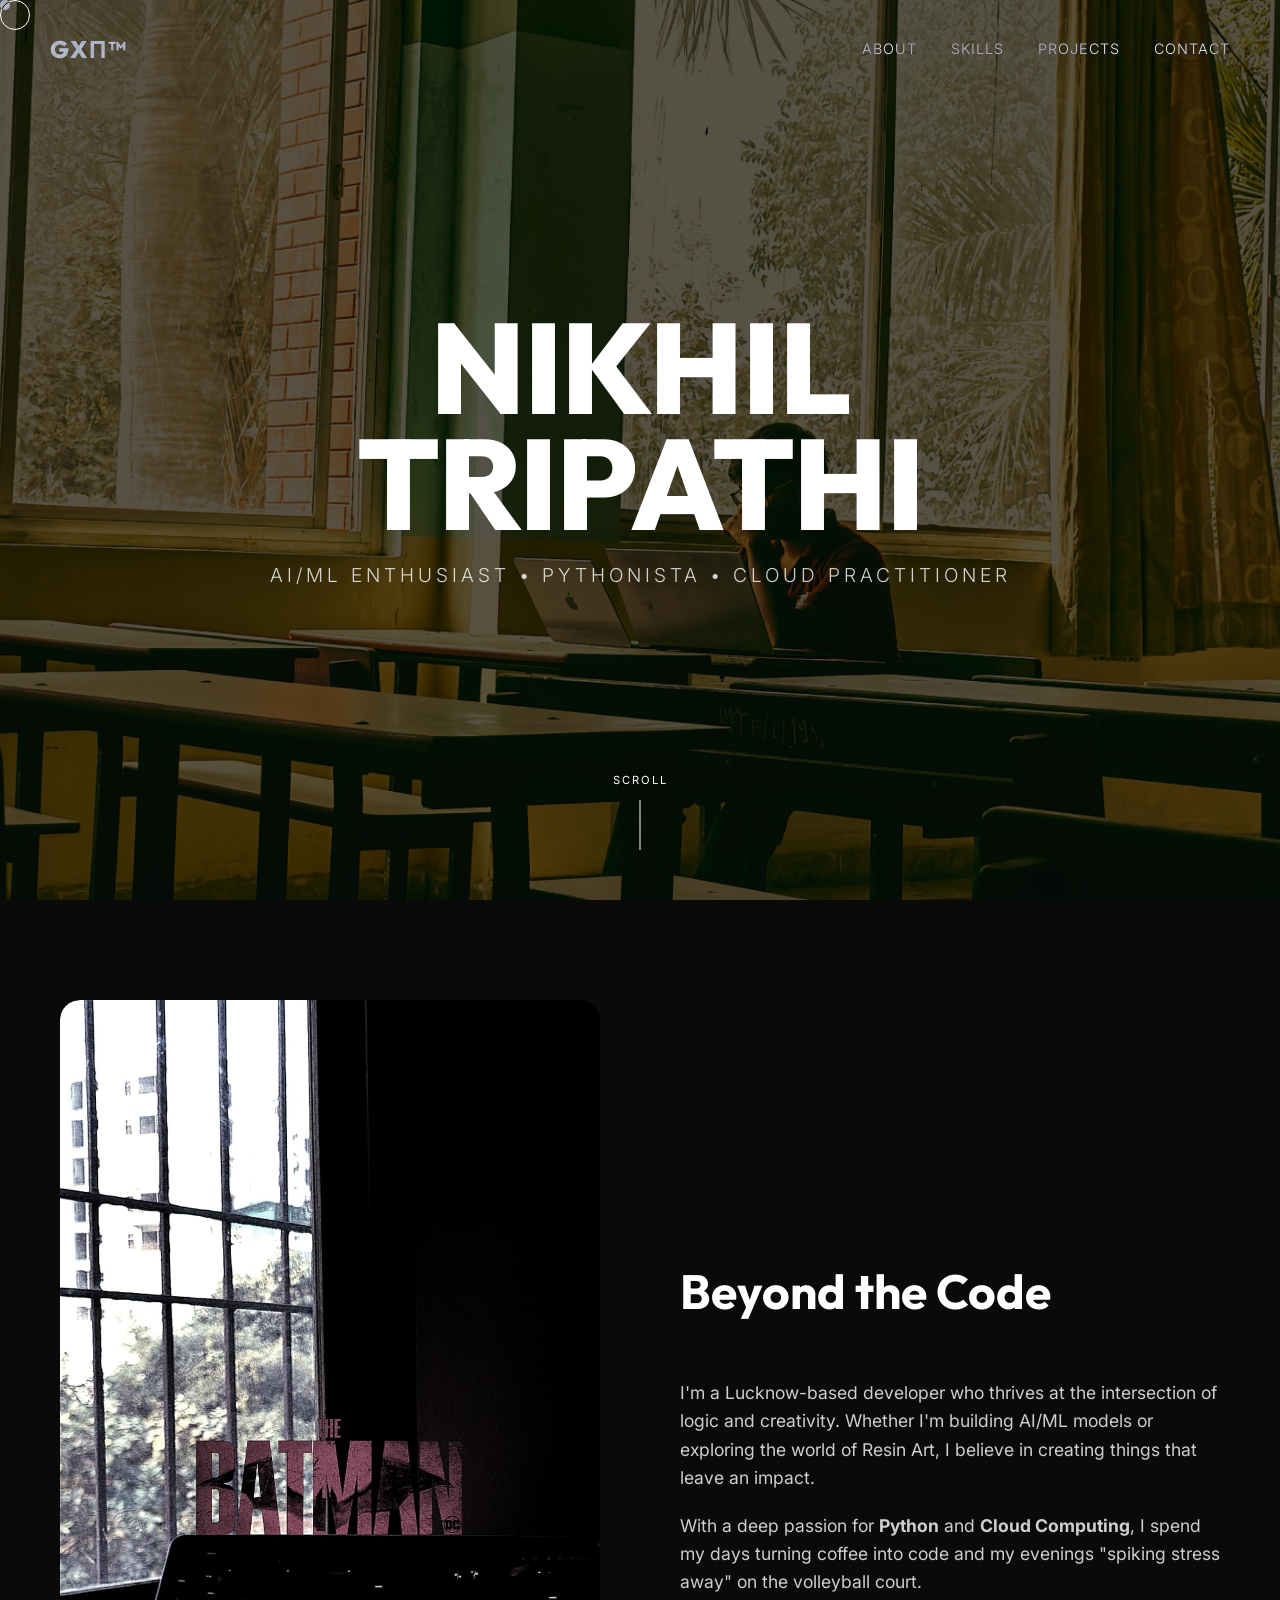
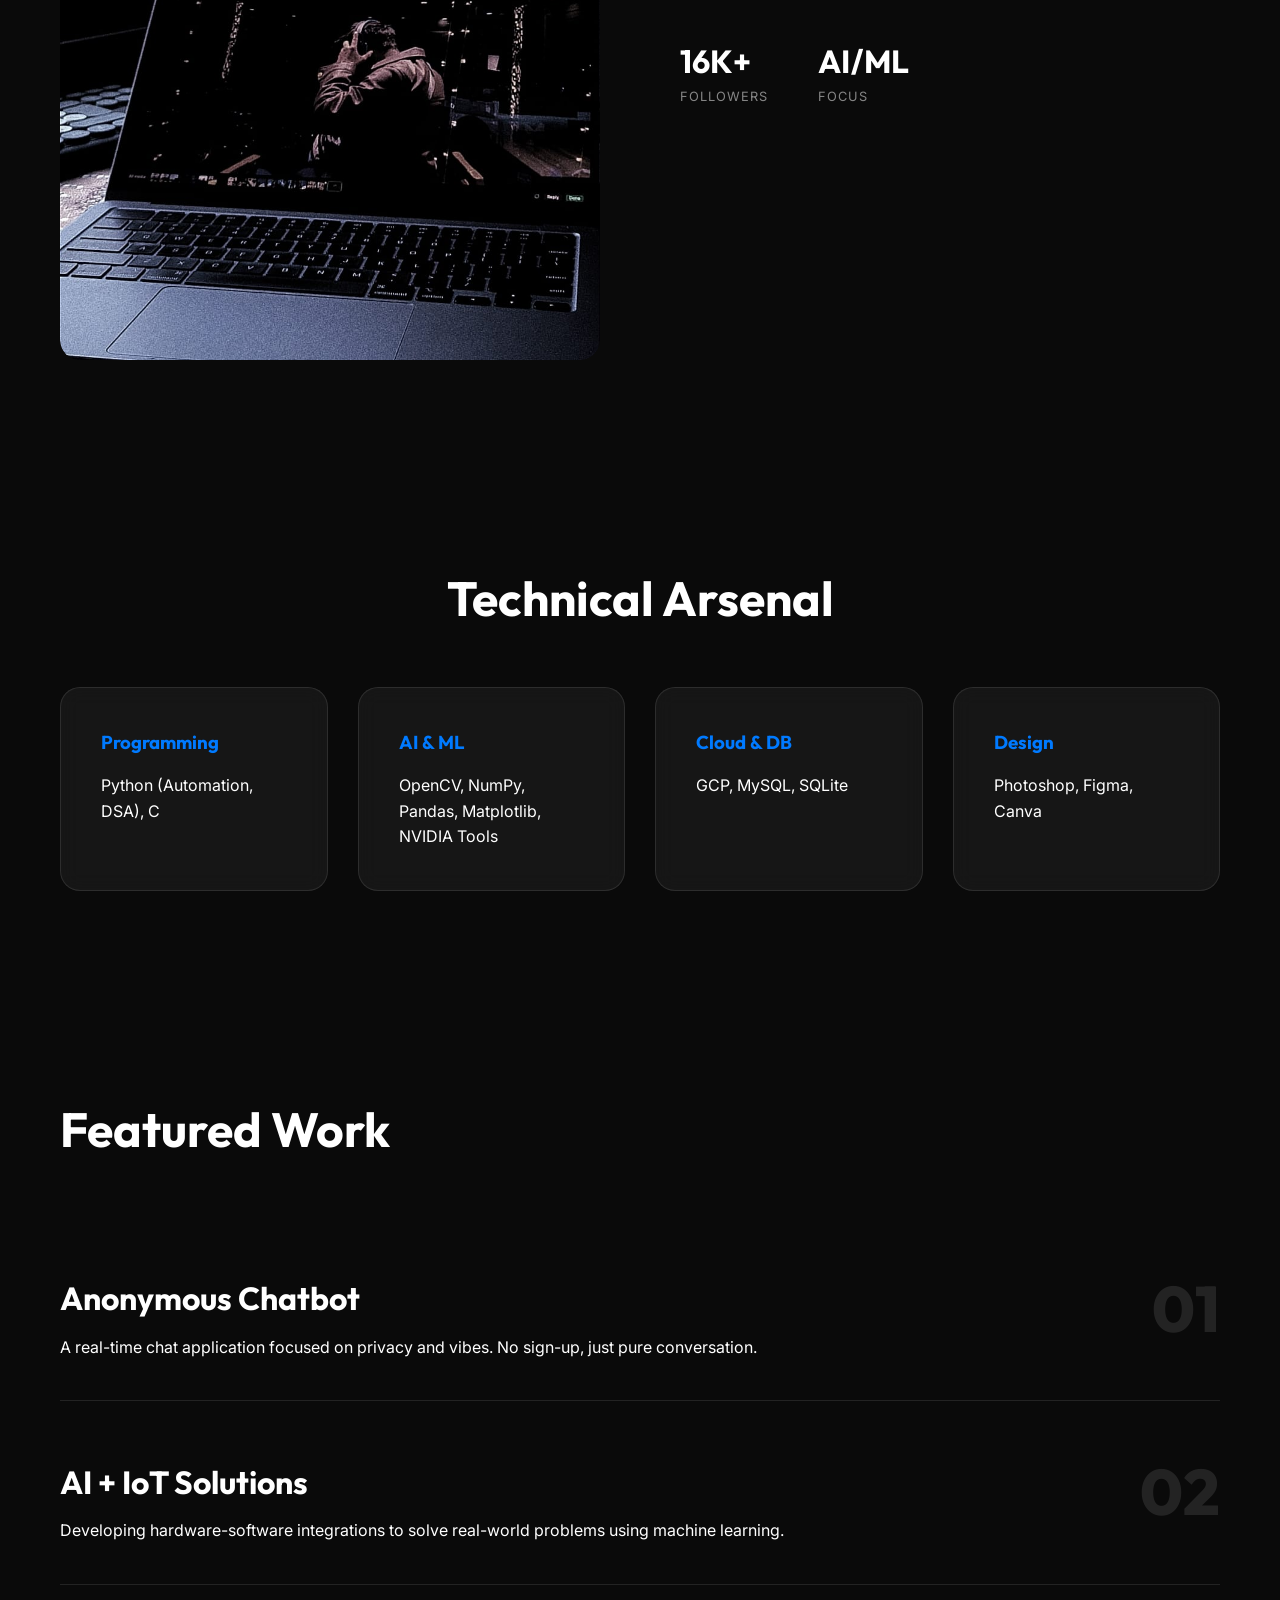
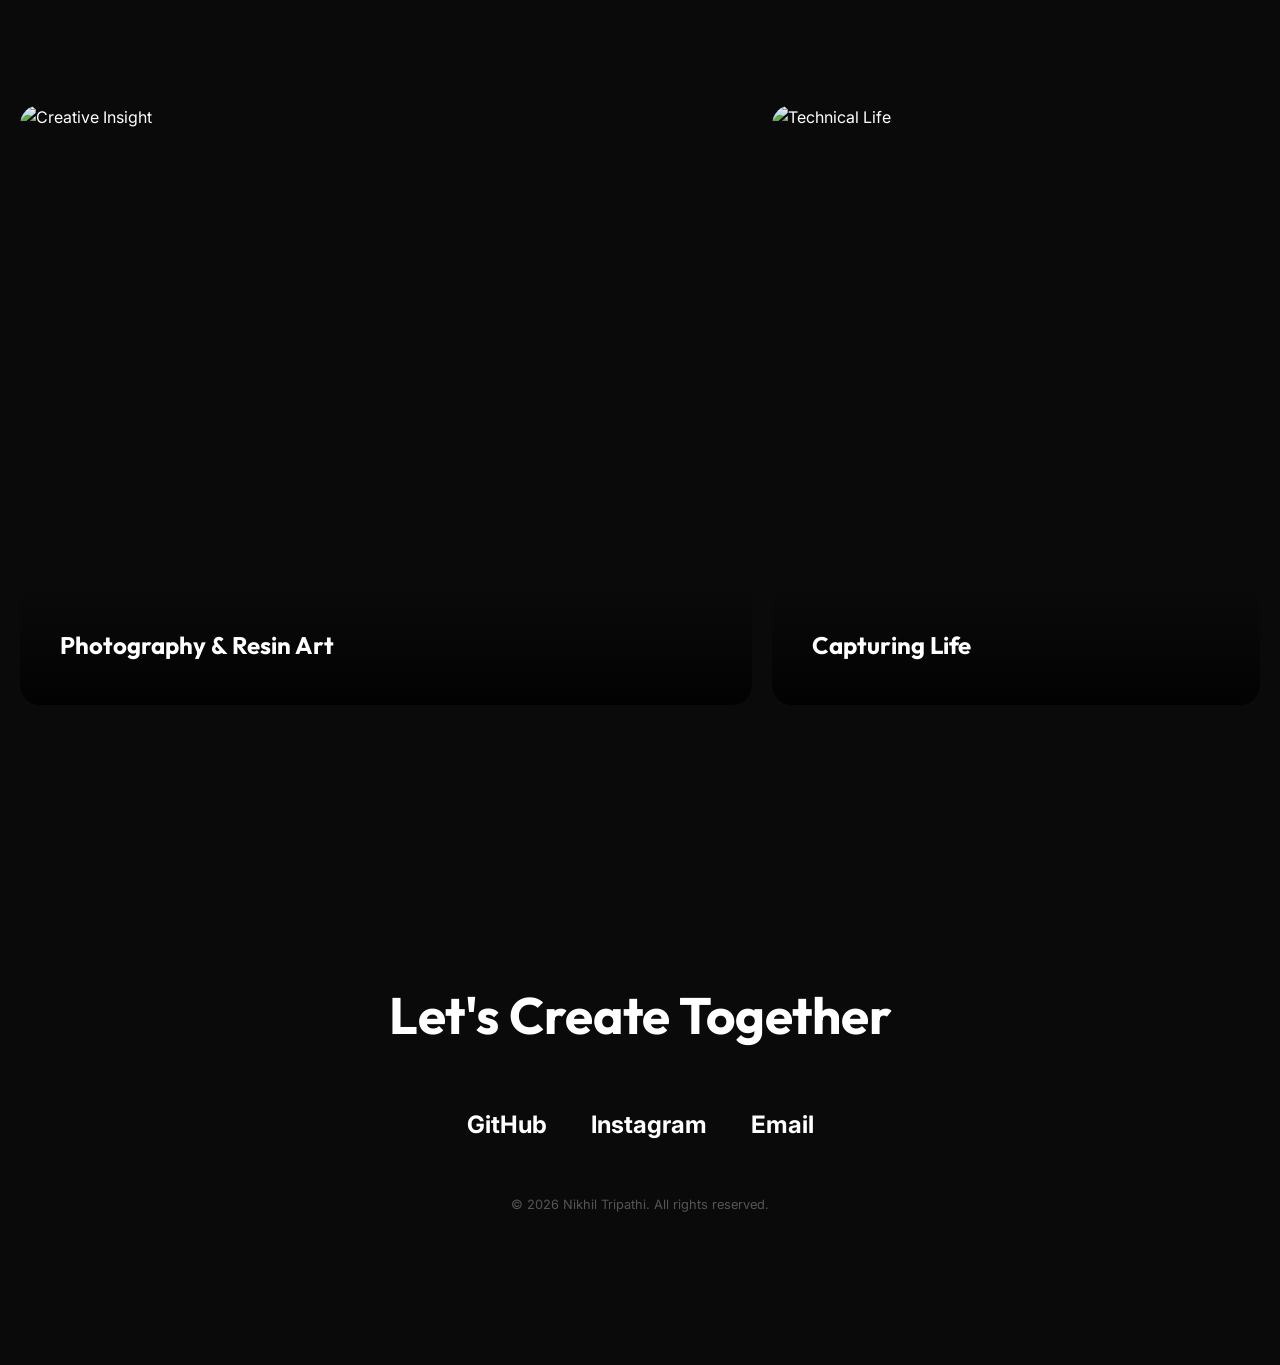
==== about/index.html @ 3d4d54c8 "Fix: Resolved about folder conflict and simplified image paths for reliable GitHub Pages deployment" ====
<!DOCTYPE html>
<html lang="en">
<head>
    <meta charset="UTF-8">
    <meta name="viewport" content="width=device-width, initial-scale=1.0">
    <title>Nikhil Tripathi | About</title>
    <meta name="description" content="Portfolio of Nikhil Tripathi (gxnikhil) - AI/ML Enthusiast, Pythonista, and Creative Designer.">
    <base href="/about/">
    <link rel="stylesheet" href="style.css">
    <!-- Google Fonts -->
    <link rel="preconnect" href="https://fonts.googleapis.com">
    <link rel="preconnect" href="https://fonts.gstatic.com" crossorigin>
    <link href="https://fonts.googleapis.com/css2?family=Inter:wght@300;400;700&family=Outfit:wght@300;500;800&display=swap" rel="stylesheet">
    <!-- GSAP -->
    <script src="https://unpkg.com/gsap@3.12.2/dist/gsap.min.js"></script>
    <script src="https://unpkg.com/gsap@3.12.2/dist/ScrollTrigger.min.js"></script>
</head>
<body>
    <div class="cursor"></div>
    <div class="cursor-follower"></div>

    <nav>
        <div class="logo">GXΠ™</div>
        <div class="nav-links">
            <a href="#about">About</a>
            <a href="#skills">Skills</a>
            <a href="#projects">Projects</a>
            <a href="#contact">Contact</a>
        </div>
    </nav>

    <header class="hero">
        <div class="hero-bg" style="background-image: url('forbg.jpeg');"></div>
        <div class="hero-content">
            <h1 class="reveal-text">NIKHIL<br>TRIPATHI</h1>
            <p class="hero-subtext">AI/ML Enthusiast • Pythonista • Cloud Practitioner</p>
        </div>
        <div class="scroll-indicator">
            <span>SCROLL</span>
            <div class="line"></div>
        </div>
    </header>

    <section id="about" class="about">
        <div class="container">
            <div class="about-grid">
                <div class="about-image">
                    <img src="forbg3.jpeg" alt="Nikhil Tripathi" class="parallax-img">
                </div>
                <div class="about-text">
                    <h2 class="section-title">Beyond the Code</h2>
                    <p>I'm a Lucknow-based developer who thrives at the intersection of logic and creativity. Whether I'm building AI/ML models or exploring the world of Resin Art, I believe in creating things that leave an impact.</p>
                    <p>With a deep passion for <strong>Python</strong> and <strong>Cloud Computing</strong>, I spend my days turning coffee into code and my evenings "spiking stress away" on the volleyball court.</p>
                    <div class="stats">
                        <div class="stat-item">
                            <span class="number">16K+</span>
                            <span class="label">Followers</span>
                        </div>
                        <div class="stat-item">
                            <span class="number">AI/ML</span>
                            <span class="label">Focus</span>
                        </div>
                    </div>
                </div>
            </div>
        </div>
    </section>

    <section id="skills" class="skills">
        <div class="container">
            <h2 class="section-title center">Technical Arsenal</h2>
            <div class="skills-grid">
                <div class="skill-card">
                    <h3>Programming</h3>
                    <p>Python (Automation, DSA), C</p>
                </div>
                <div class="skill-card">
                    <h3>AI & ML</h3>
                    <p>OpenCV, NumPy, Pandas, Matplotlib, NVIDIA Tools</p>
                </div>
                <div class="skill-card">
                    <h3>Cloud & DB</h3>
                    <p>GCP, MySQL, SQLite</p>
                </div>
                <div class="skill-card">
                    <h3>Design</h3>
                    <p>Photoshop, Figma, Canva</p>
                </div>
            </div>
        </div>
    </section>

    <section id="projects" class="projects">
        <div class="container">
            <h2 class="section-title">Featured Work</h2>
            <div class="project-list">
                <div class="project-item">
                    <div class="project-info">
                        <h3>Anonymous Chatbot</h3>
                        <p>A real-time chat application focused on privacy and vibes. No sign-up, just pure conversation.</p>
                    </div>
                    <div class="project-number">01</div>
                </div>
                <div class="project-item">
                    <div class="project-info">
                        <h3>AI + IoT Solutions</h3>
                        <p>Developing hardware-software integrations to solve real-world problems using machine learning.</p>
                    </div>
                    <div class="project-number">02</div>
                </div>
            </div>
        </div>
    </section>

    <section class="gallery">
        <div class="gallery-container">
            <div class="gallery-item large">
                <img src="forbg4.jpeg" alt="Creative Insight">
                <div class="overlay"><span>Photography & Resin Art</span></div>
            </div>
            <div class="gallery-item">
                <img src="forbg5.jpeg" alt="Technical Life">
                <div class="overlay"><span>Capturing Life</span></div>
            </div>
        </div>
    </section>

    <footer id="contact">
        <div class="container">
            <h2>Let's Create Together</h2>
            <div class="footer-links">
                <a href="https://github.com/gxnikhil" target="_blank">GitHub</a>
                <a href="https://instagram.com/gxnikhil" target="_blank">Instagram</a>
                <a href="mailto:gxnikhillll@gmail.com">Email</a>
            </div>
            <p class="copyright">&copy; 2026 Nikhil Tripathi. All rights reserved.</p>
        </div>
    </footer>

    <script src="script.js"></script>
</body>
</html>
---- about/style.css ----
:root {
    --bg-color: #0a0a0a;
    --text-color: #ffffff;
    --accent-color: #007aff;
    --secondary-bg: #141414;
    --glass-bg: rgba(255, 255, 255, 0.05);
    --border-color: rgba(255, 255, 255, 0.1);
    --font-main: 'Inter', sans-serif;
    --font-heading: 'Outfit', sans-serif;
}

* {
    margin: 0;
    padding: 0;
    box-sizing: border-box;
}

html {
    scroll-behavior: smooth;
}

body {
    background-color: var(--bg-color);
    color: var(--text-color);
    font-family: var(--font-main);
    line-height: 1.6;
    overflow-x: hidden;
}

/* Custom Cursor */
.cursor {
    width: 10px;
    height: 10px;
    background: white;
    border-radius: 50%;
    position: fixed;
    pointer-events: none;
    z-index: 9999;
    mix-blend-mode: difference;
}

.cursor-follower {
    width: 30px;
    height: 30px;
    border: 1px solid white;
    border-radius: 50%;
    position: fixed;
    pointer-events: none;
    z-index: 9998;
    transition: transform 0.1s ease;
}

/* Navigation */
nav {
    position: fixed;
    top: 0;
    width: 100%;
    padding: 30px 50px;
    display: flex;
    justify-content: space-between;
    align-items: center;
    z-index: 100;
    mix-blend-mode: difference;
}

.logo {
    font-family: var(--font-heading);
    font-weight: 800;
    font-size: 1.5rem;
    letter-spacing: 2px;
}

.nav-links a {
    color: white;
    text-decoration: none;
    margin-left: 30px;
    font-size: 0.9rem;
    text-transform: uppercase;
    letter-spacing: 1px;
    font-weight: 300;
    transition: opacity 0.3s;
}

.nav-links a:hover {
    opacity: 0.6;
}

/* Hero Section */
.hero {
    height: 100vh;
    display: flex;
    align-items: center;
    justify-content: center;
    position: relative;
    overflow: hidden;
}

.hero-bg {
    position: absolute;
    top: 0;
    left: 0;
    width: 100%;
    height: 100%;
    background-size: cover;
    background-position: center;
    filter: brightness(0.4);
    transform: scale(1.1);
}

.hero-content {
    position: relative;
    text-align: center;
}

.hero h1 {
    font-family: var(--font-heading);
    font-size: 10vw;
    line-height: 0.9;
    font-weight: 800;
    margin-bottom: 20px;
    letter-spacing: -2px;
}

.hero-subtext {
    font-size: 1.2rem;
    font-weight: 300;
    opacity: 0.8;
    letter-spacing: 4px;
    text-transform: uppercase;
}

.scroll-indicator {
    position: absolute;
    bottom: 50px;
    left: 50%;
    transform: translateX(-50%);
    display: flex;
    flex-direction: column;
    align-items: center;
}

.scroll-indicator span {
    font-size: 0.7rem;
    letter-spacing: 2px;
    margin-bottom: 10px;
}

.scroll-indicator .line {
    width: 1px;
    height: 50px;
    background: white;
    animation: scrollLine 2s infinite;
}

@keyframes scrollLine {
    0% { transform: scaleY(0); transform-origin: top; }
    50% { transform: scaleY(1); transform-origin: top; }
    51% { transform: scaleY(1); transform-origin: bottom; }
    100% { transform: scaleY(0); transform-origin: bottom; }
}

/* Container */
.container {
    max-width: 1200px;
    margin: 0 auto;
    padding: 100px 20px;
}

/* Sections */
.section-title {
    font-family: var(--font-heading);
    font-size: 3rem;
    margin-bottom: 50px;
}

.section-title.center {
    text-align: center;
}

/* About Section */
.about-grid {
    display: grid;
    grid-template-columns: 1fr 1fr;
    gap: 80px;
    align-items: center;
}

.about-image {
    position: relative;
    overflow: hidden;
    border-radius: 20px;
}

.about-image img {
    width: 100%;
    height: auto;
    display: block;
    border-radius: 20px;
}

.about-text p {
    font-size: 1.1rem;
    margin-bottom: 20px;
    opacity: 0.8;
}

.stats {
    display: flex;
    gap: 50px;
    margin-top: 40px;
}

.stat-item {
    display: flex;
    flex-direction: column;
}

.stat-item .number {
    font-family: var(--font-heading);
    font-size: 2rem;
    font-weight: 700;
}

.stat-item .label {
    font-size: 0.8rem;
    text-transform: uppercase;
    letter-spacing: 1px;
    opacity: 0.5;
}

/* Skills Section */
.skills-grid {
    display: grid;
    grid-template-columns: repeat(auto-fit, minmax(250px, 1fr));
    gap: 30px;
}

.skill-card {
    background: var(--glass-bg);
    border: 1px solid var(--border-color);
    padding: 40px;
    border-radius: 20px;
    backdrop-filter: blur(10px);
    transition: transform 0.3s, border-color 0.3s;
}

.skill-card:hover {
    transform: translateY(-10px);
    border-color: var(--accent-color);
}

.skill-card h3 {
    font-family: var(--font-heading);
    margin-bottom: 15px;
    color: var(--accent-color);
}

/* Projects Section */
.project-list {
    margin-top: 50px;
}

.project-item {
    display: flex;
    justify-content: space-between;
    align-items: flex-end;
    padding: 40px 0;
    border-bottom: 1px solid var(--border-color);
    transition: padding-left 0.3s;
}

.project-item:hover {
    padding-left: 20px;
}

.project-info h3 {
    font-family: var(--font-heading);
    font-size: 2rem;
    margin-bottom: 10px;
}

.project-number {
    font-family: var(--font-heading);
    font-size: 4rem;
    opacity: 0.1;
    font-weight: 800;
}

/* Gallery Section */
.gallery-container {
    display: grid;
    grid-template-columns: 1.5fr 1fr;
    gap: 20px;
    padding: 20px;
}

.gallery-item {
    position: relative;
    overflow: hidden;
    height: 600px;
    border-radius: 20px;
}

.gallery-item img {
    width: 100%;
    height: 100%;
    object-fit: cover;
    transition: transform 0.5s;
}

.gallery-item:hover img {
    transform: scale(1.05);
}

.overlay {
    position: absolute;
    bottom: 0;
    left: 0;
    width: 100%;
    padding: 40px;
    background: linear-gradient(to top, rgba(0,0,0,0.8), transparent);
}

.overlay span {
    font-family: var(--font-heading);
    font-size: 1.5rem;
    font-weight: 700;
}

/* Footer */
footer {
    padding: 150px 0 50px;
    text-align: center;
}

footer h2 {
    font-family: var(--font-heading);
    font-size: 4vw;
    margin-bottom: 50px;
}

.footer-links {
    margin-bottom: 50px;
}

.footer-links a {
    color: white;
    text-decoration: none;
    font-size: 1.5rem;
    margin: 0 20px;
    font-weight: 700;
    transition: color 0.3s;
}

.footer-links a:hover {
    color: var(--accent-color);
}

.copyright {
    opacity: 0.3;
    font-size: 0.8rem;
    margin-top: 50px;
}

/* Responsive */
@media (max-width: 768px) {
    .about-grid {
        grid-template-columns: 1fr;
    }
    .hero h1 {
        font-size: 15vw;
    }
    .gallery-container {
        grid-template-columns: 1fr;
    }
    .footer-links a {
        display: block;
        margin: 20px 0;
    }
}
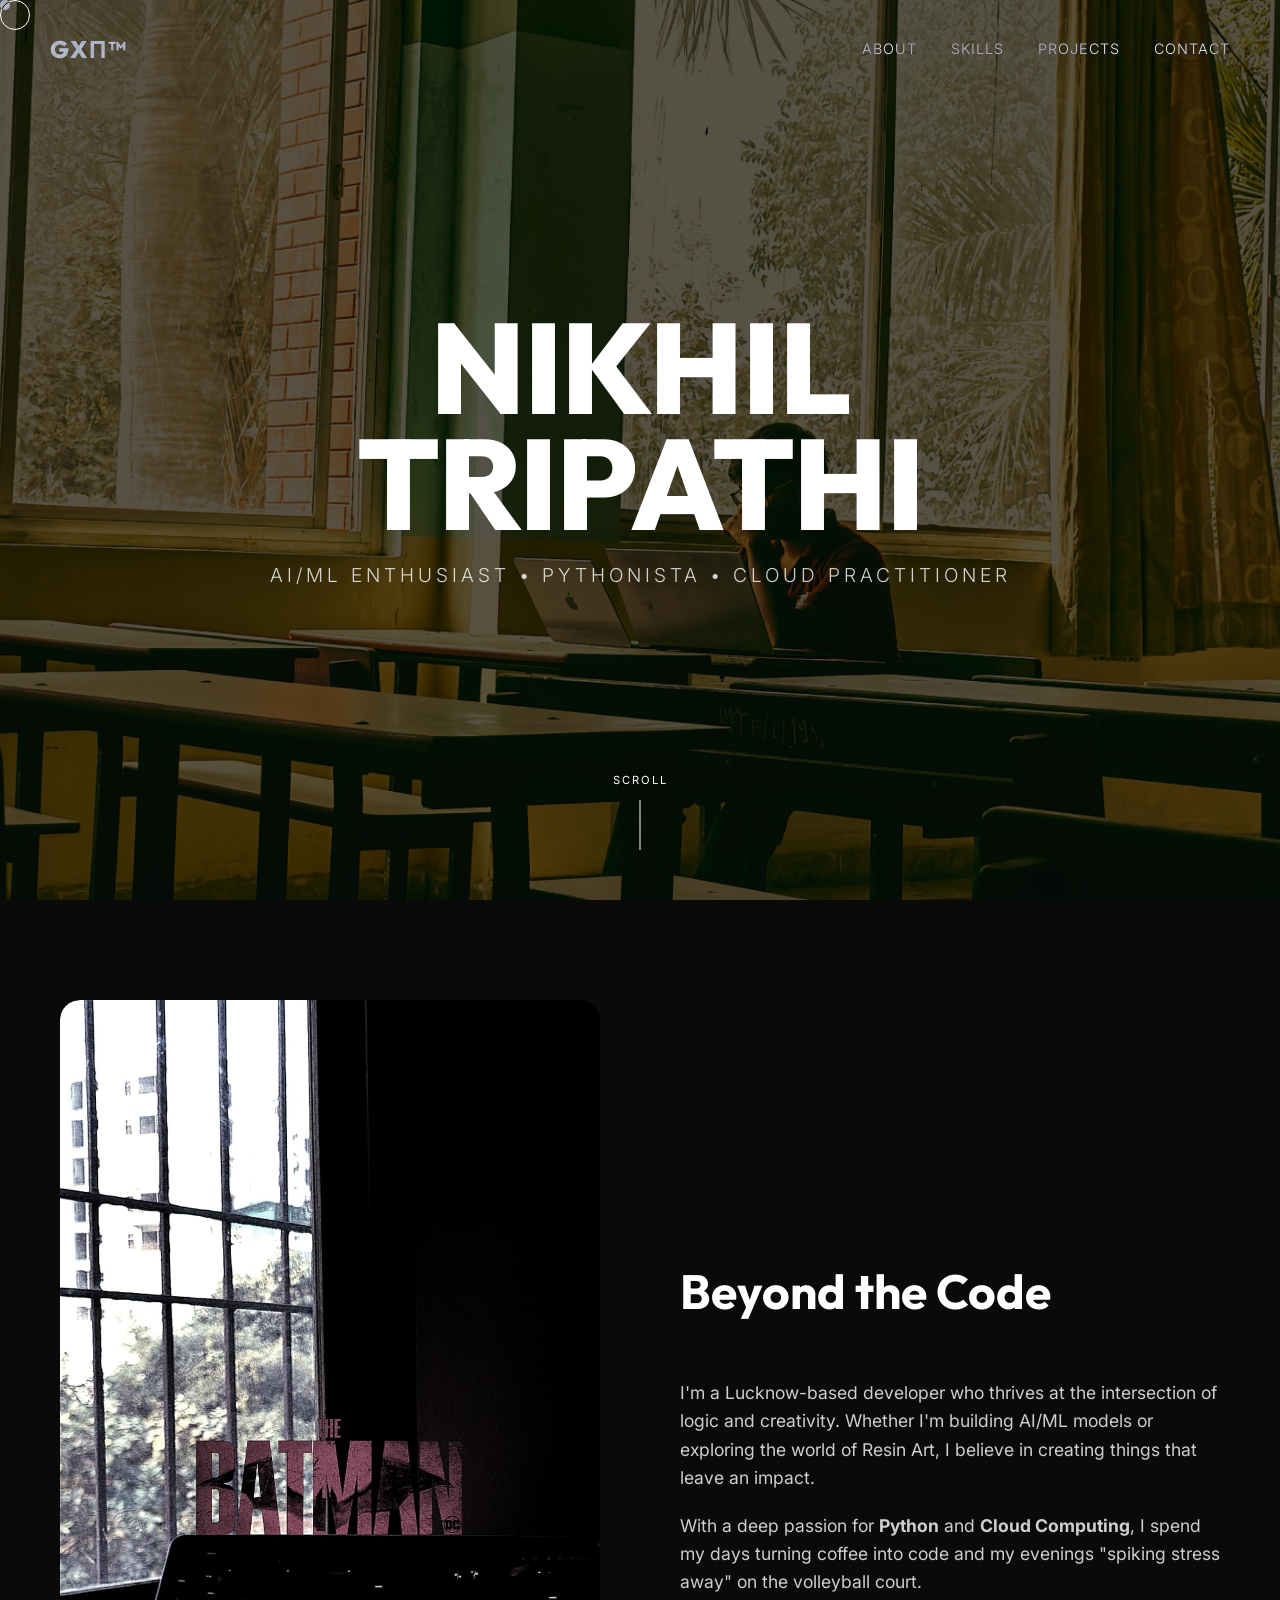
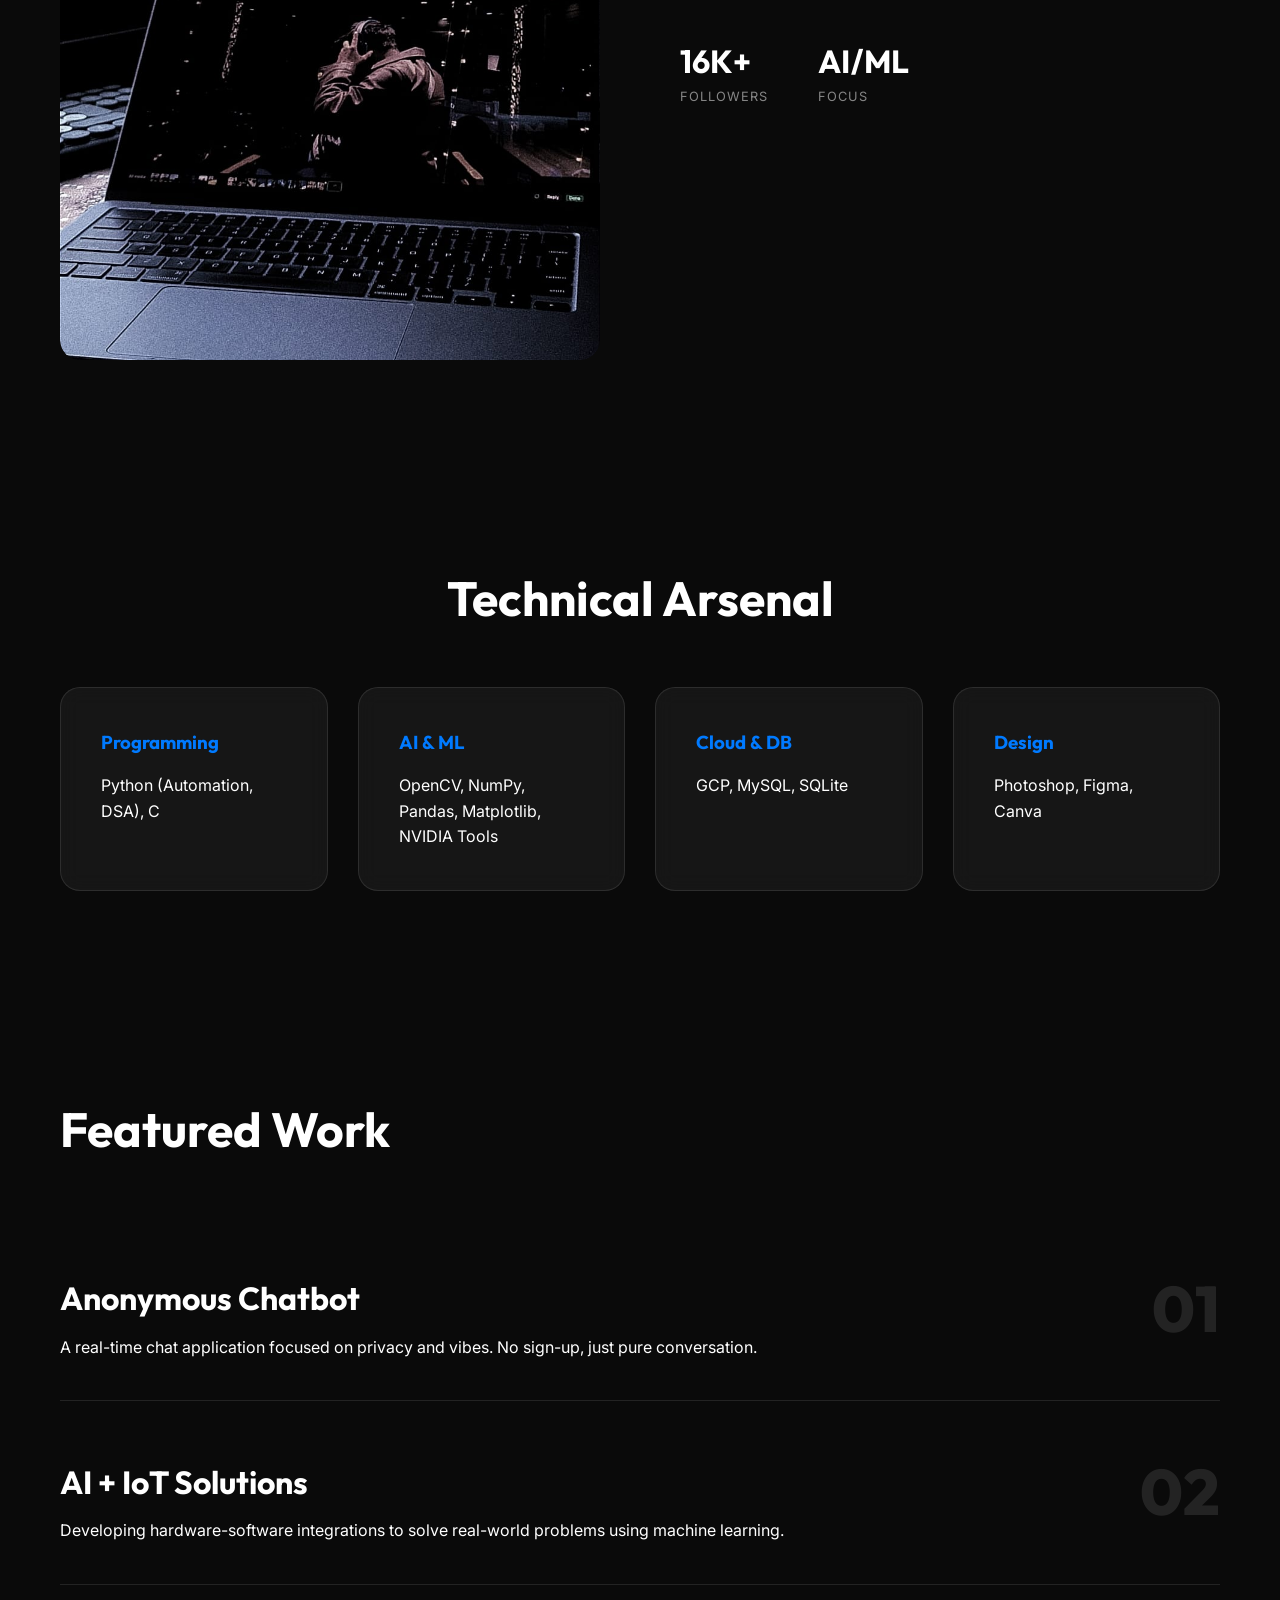
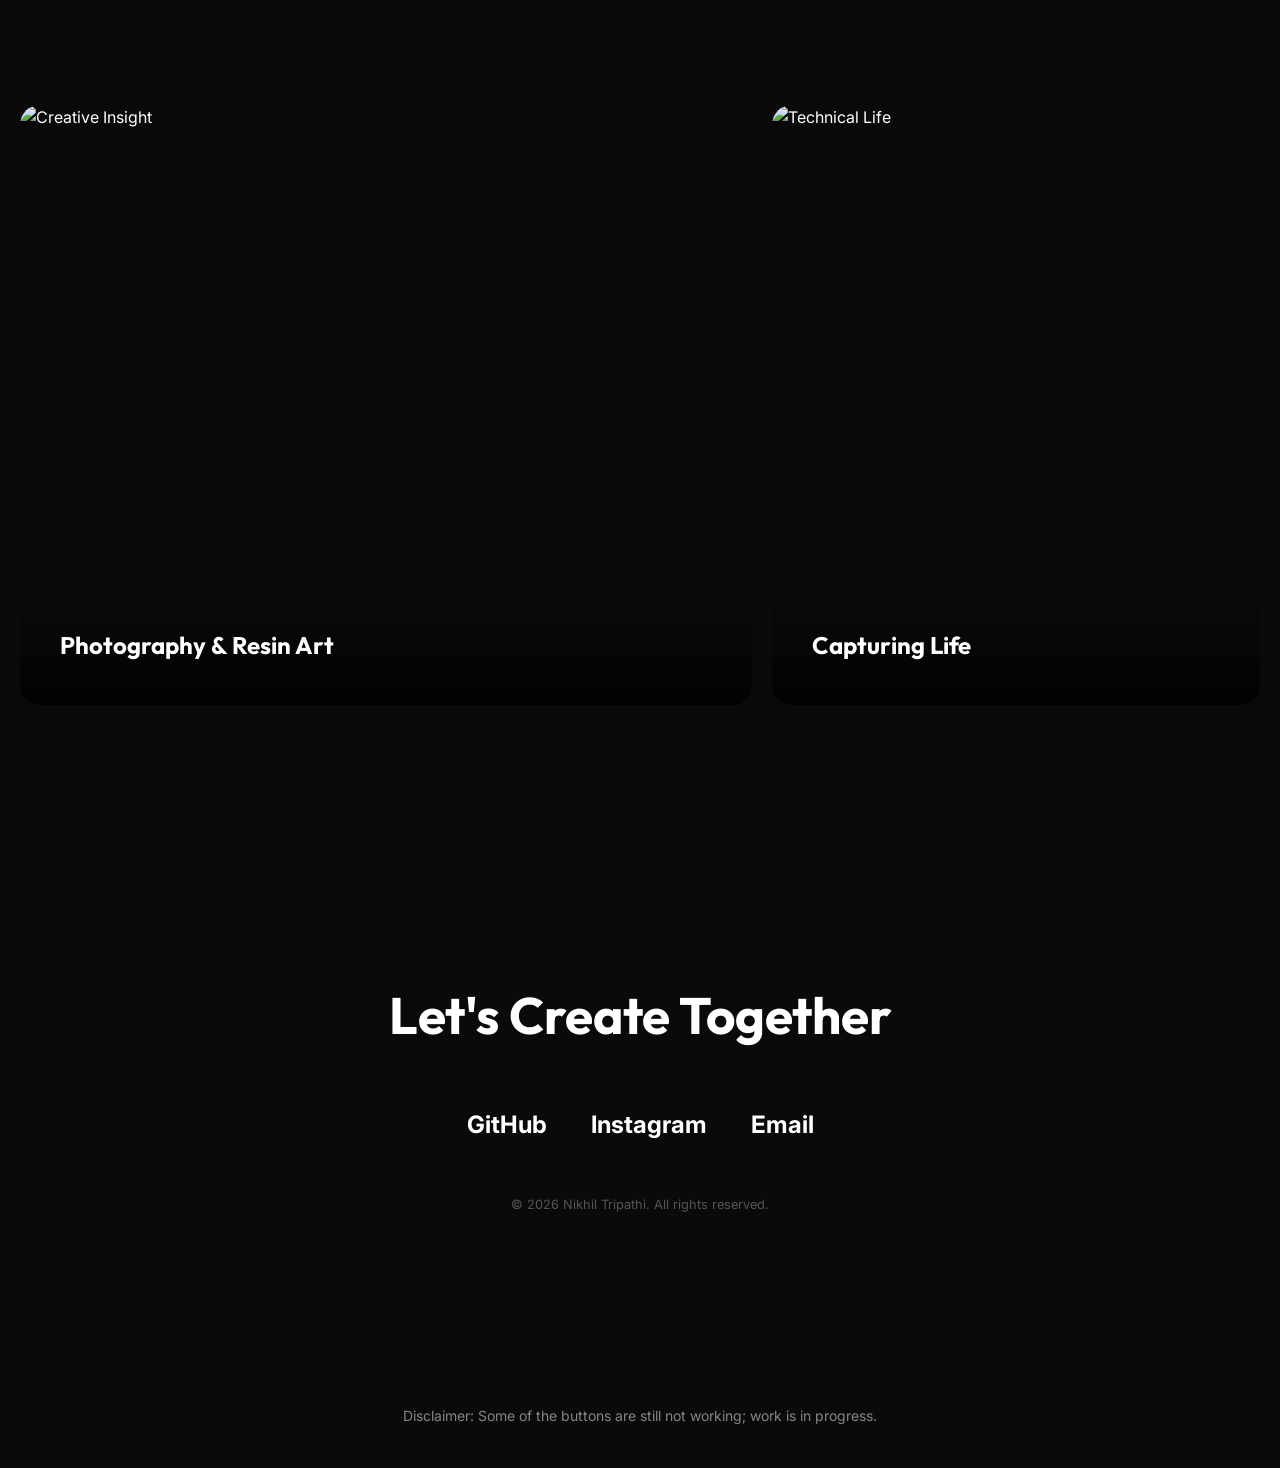
==== commit 01ab71a6: "Add work-in-progress disclaimer to footer" ====
--- a/about/index.html
+++ b/about/index.html
@@ -138,5 +138,8 @@
     </footer>
 
     <script src="script.js"></script>
+    <div style="text-align: center; padding: 40px 20px; font-family: 'Inter', sans-serif; font-size: 14px; opacity: 0.5; color: inherit; width: 100%;">
+        Disclaimer: Some of the buttons are still not working; work is in progress.
+    </div>
 </body>
 </html>
